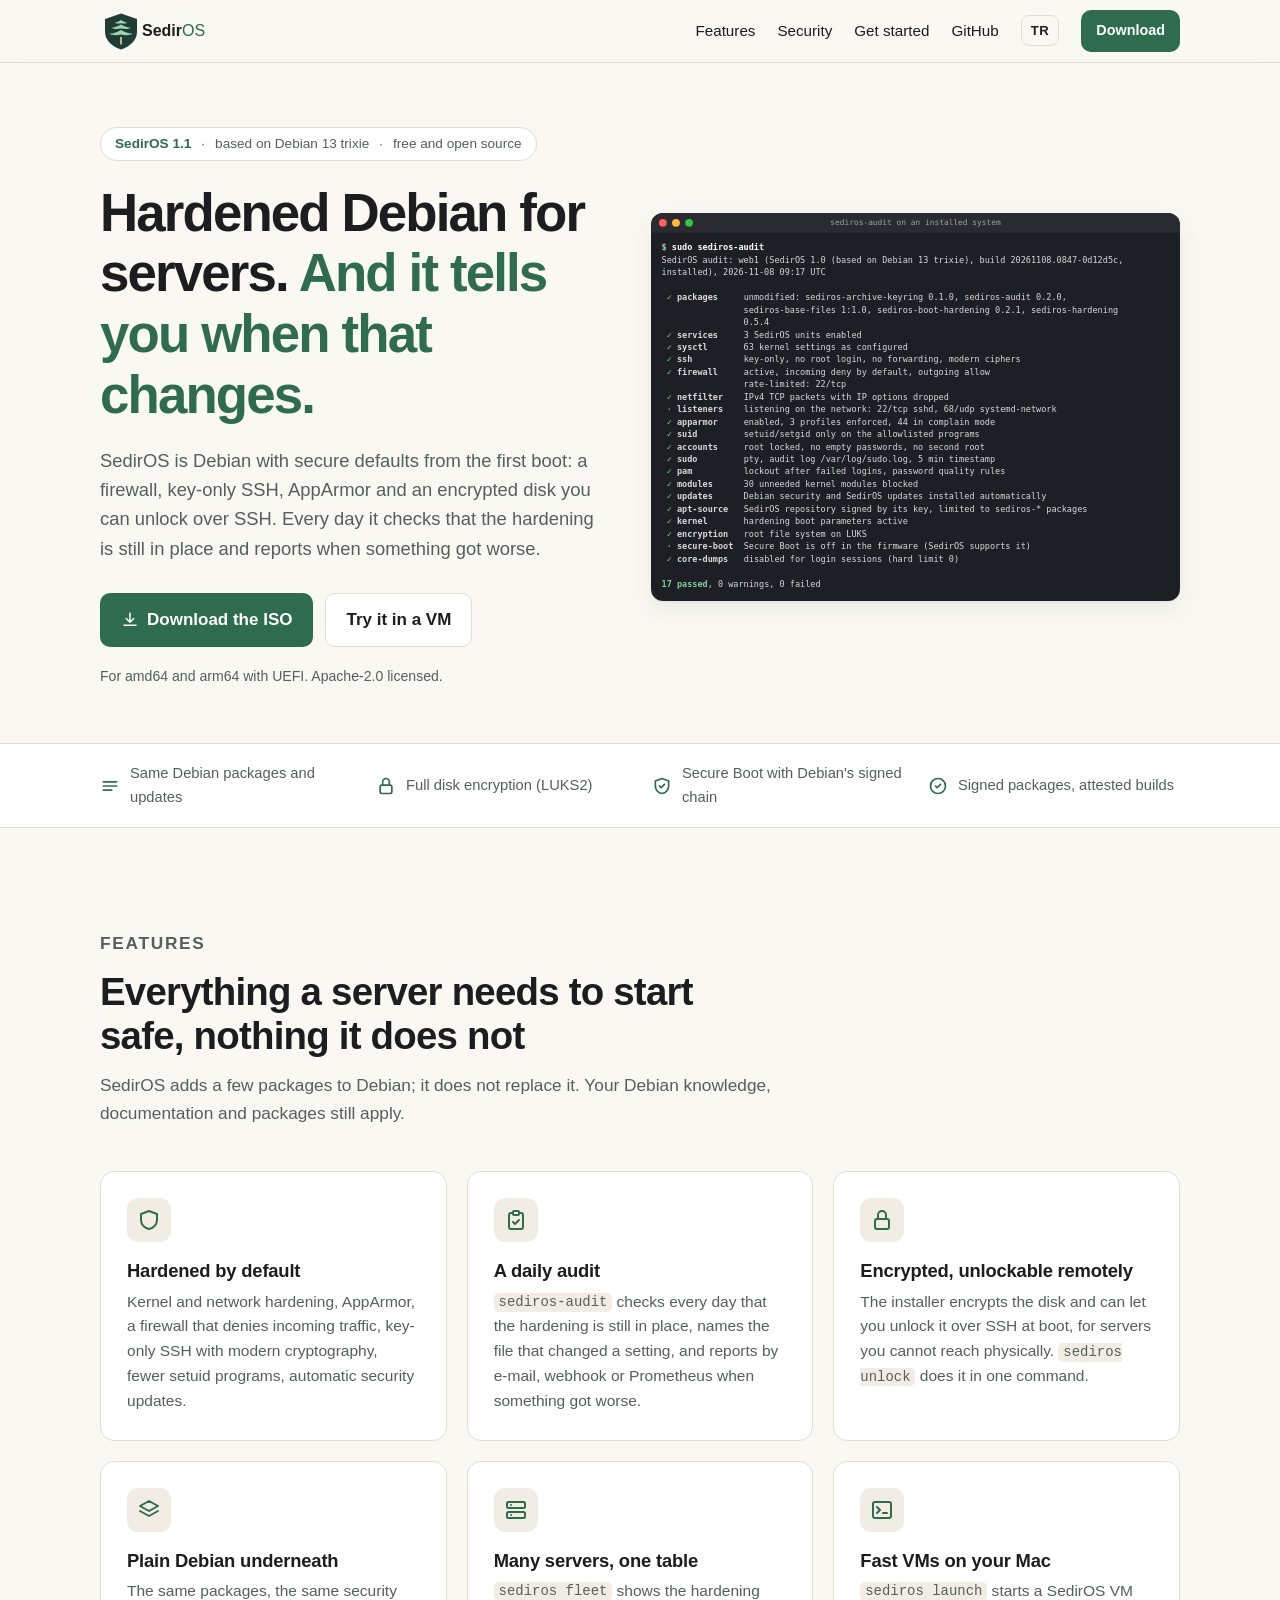
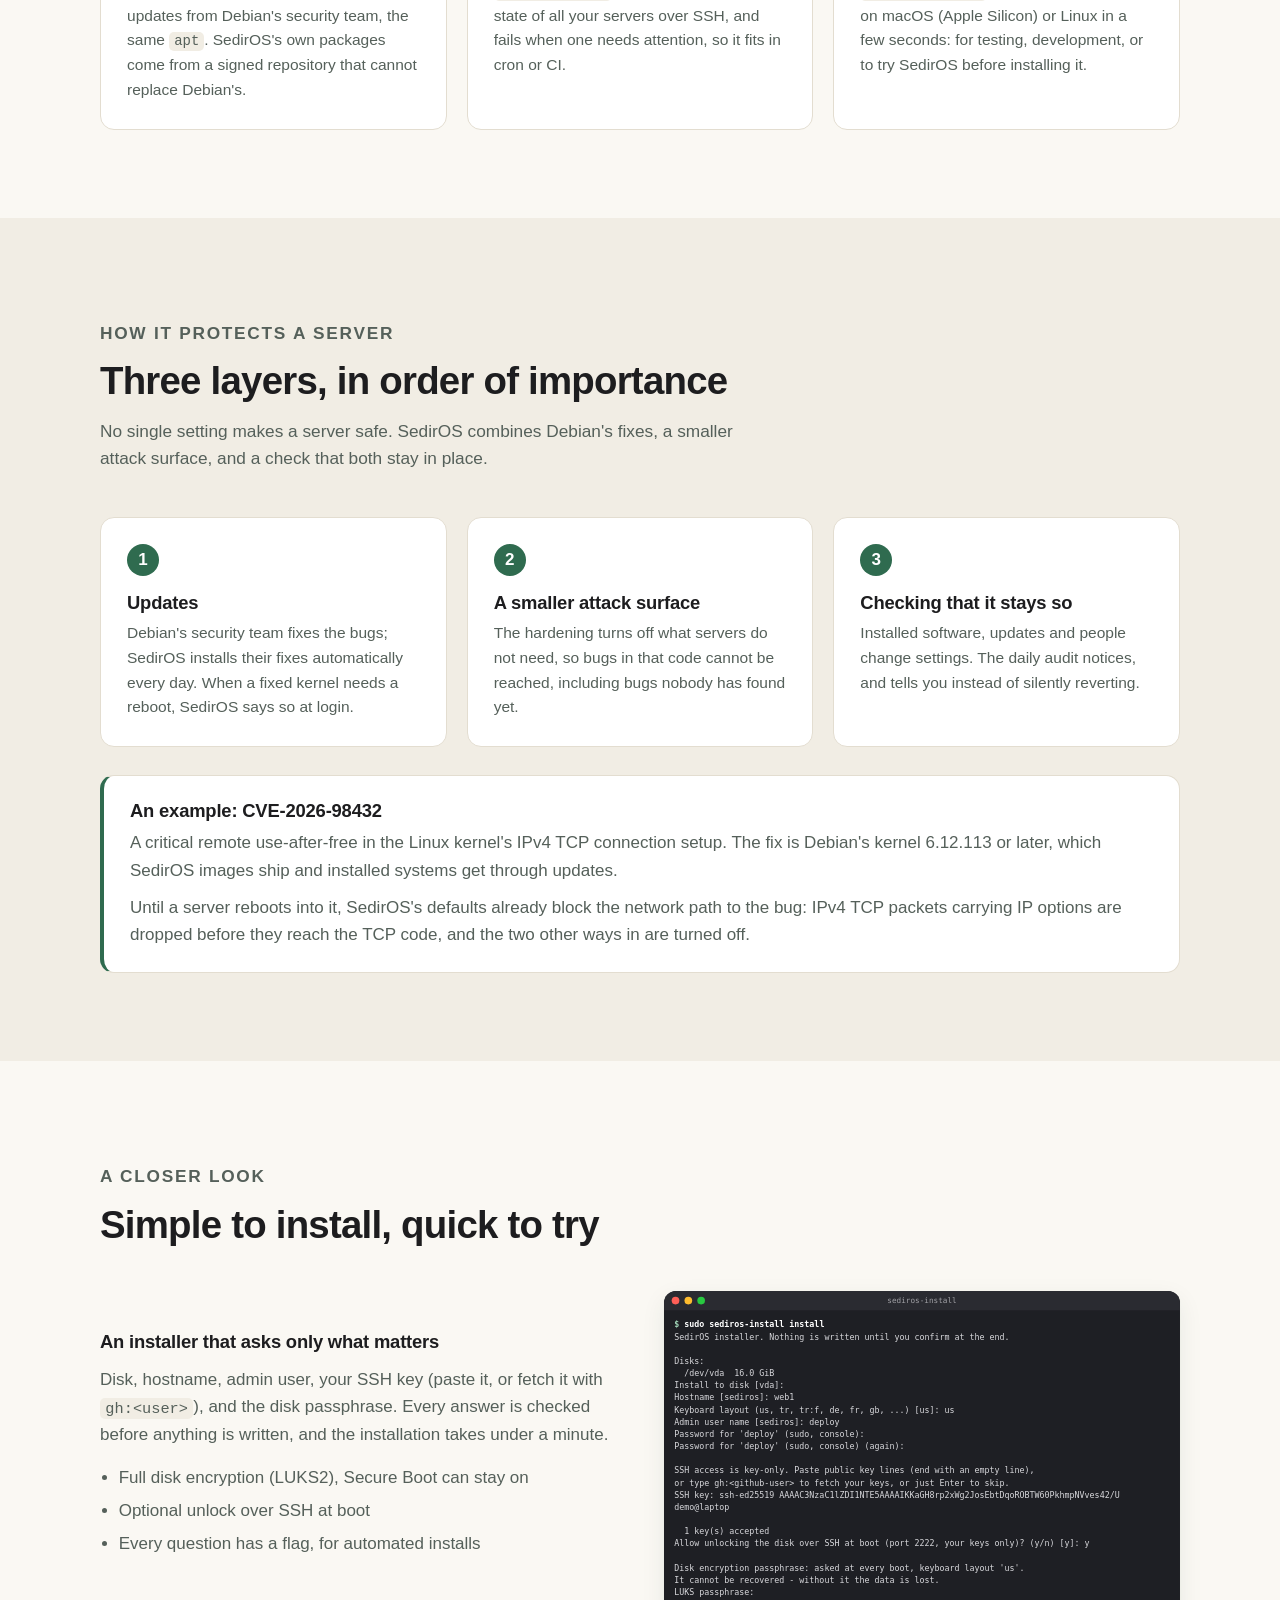
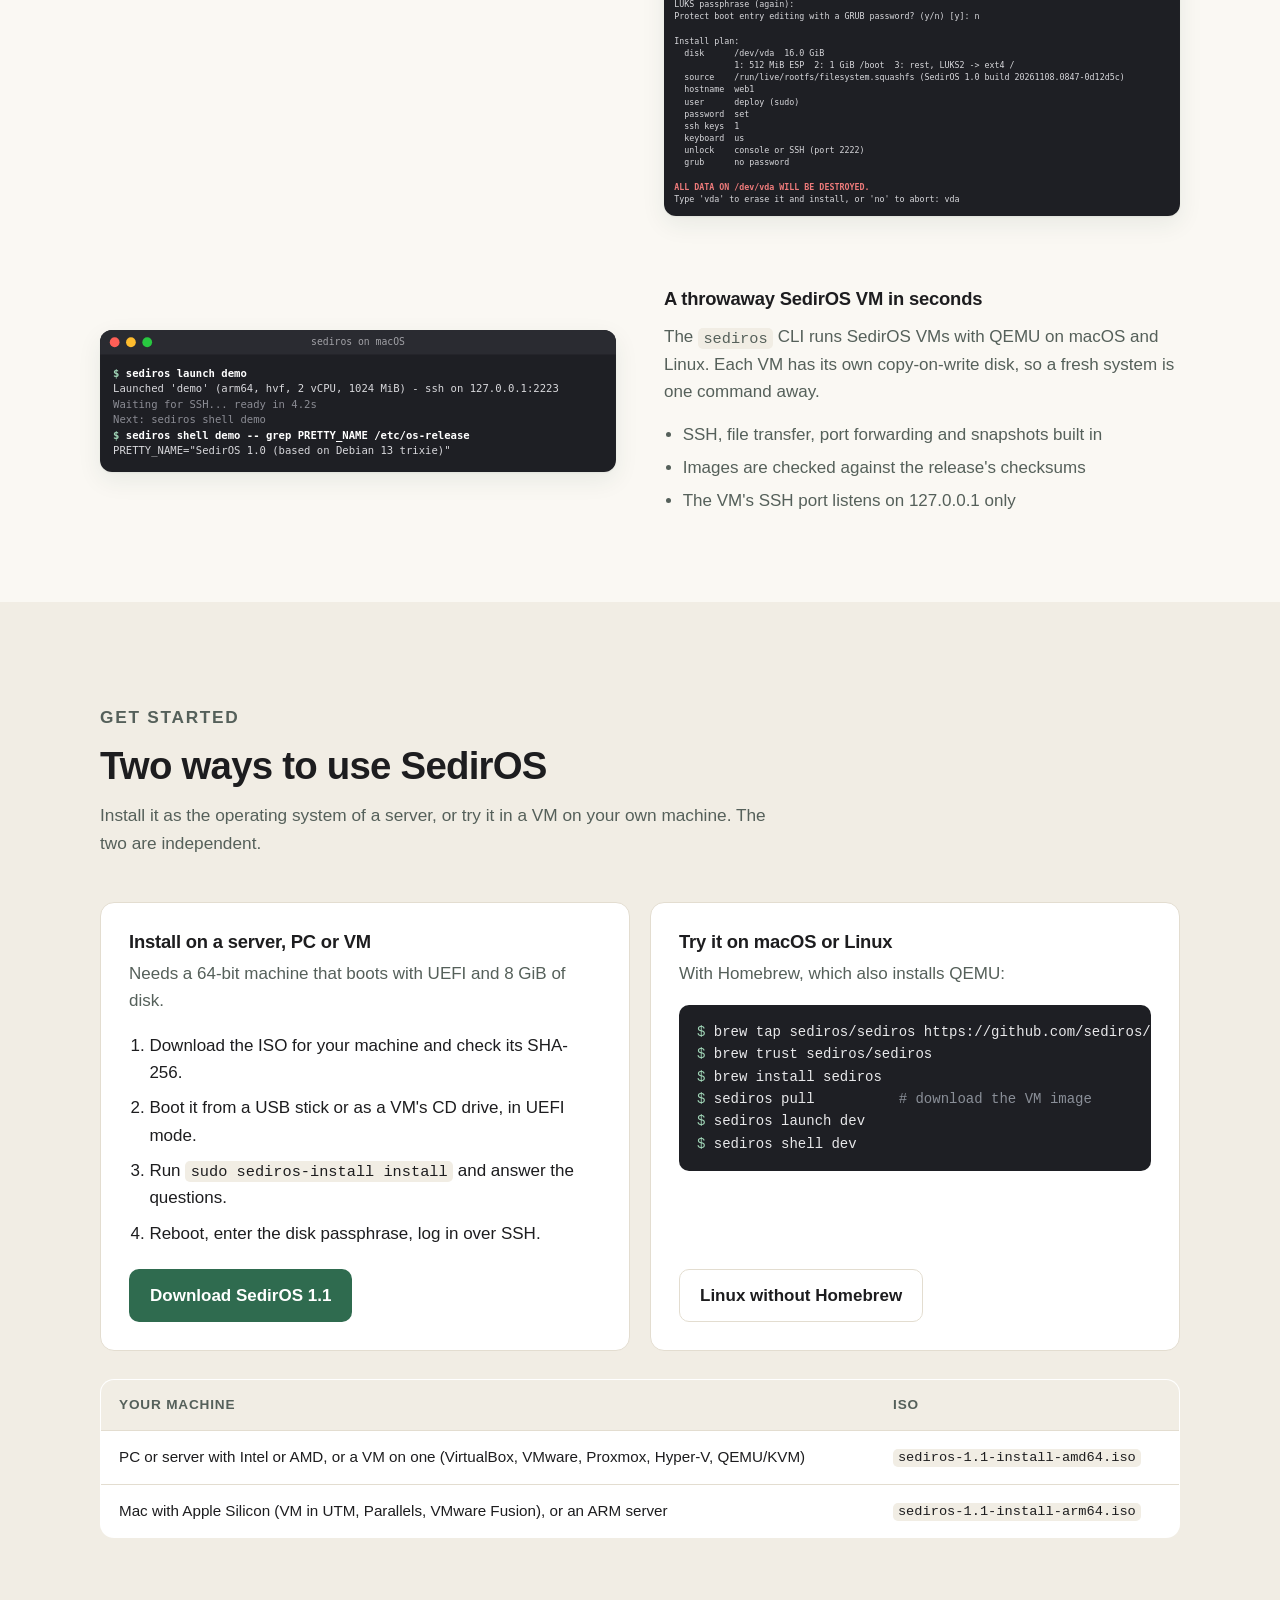
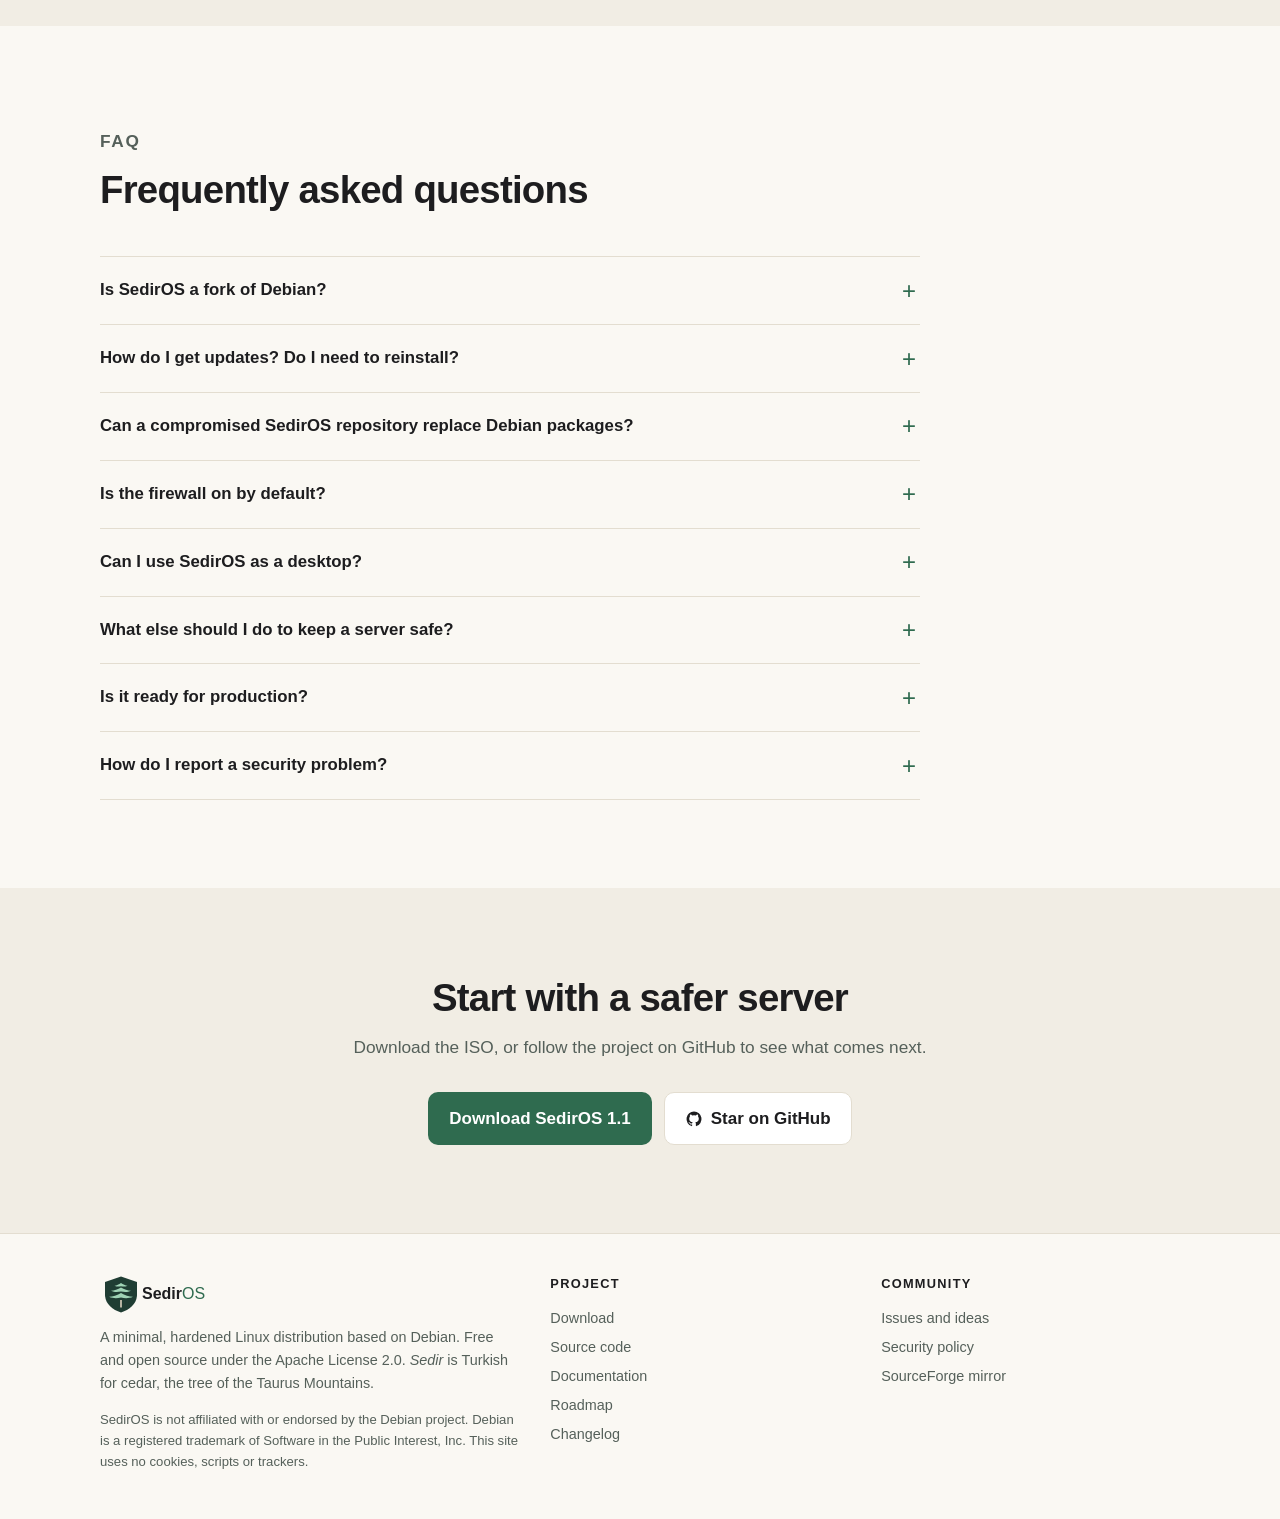
==== index.html @ 6de5134d "SedirOS website: English and Turkish landing pages" ====
<!doctype html>
<html lang="en">
<head>
<meta charset="utf-8">
<meta name="viewport" content="width=device-width, initial-scale=1">
<title>SedirOS – Hardened Debian Linux for servers</title>
<meta name="description" content="SedirOS is hardened Debian 13 Linux for servers: a firewall, key-only SSH, AppArmor, encrypted installs with SSH unlock, and a daily hardening audit.">
<link rel="canonical" href="https://sediros.github.io/">
<link rel="alternate" hreflang="en" href="https://sediros.github.io/">
<link rel="alternate" hreflang="tr" href="https://sediros.github.io/tr/">
<link rel="alternate" hreflang="x-default" href="https://sediros.github.io/">
<meta name="color-scheme" content="light dark">
<meta name="theme-color" content="#faf8f3" media="(prefers-color-scheme: light)">
<meta name="theme-color" content="#0f1613" media="(prefers-color-scheme: dark)">
<meta http-equiv="Content-Security-Policy" content="default-src 'none'; style-src 'self'; img-src 'self'; script-src 'none'; base-uri 'none'; form-action 'none'">
<meta name="referrer" content="strict-origin-when-cross-origin">

<link rel="icon" href="/assets/icon.svg" type="image/svg+xml">
<link rel="icon" href="/assets/icon-512.png" type="image/png" sizes="512x512">
<link rel="apple-touch-icon" href="/assets/icon-512.png">

<meta property="og:type" content="website">
<meta property="og:site_name" content="SedirOS">
<meta property="og:locale" content="en_US">
<meta property="og:locale:alternate" content="tr_TR">
<meta property="og:title" content="SedirOS – Hardened Debian Linux for servers">
<meta property="og:description" content="Debian 13 with secure defaults, an encrypted installer with SSH unlock, and a daily audit that tells you when the hardening changed. Free and open source.">
<meta property="og:url" content="https://sediros.github.io/">
<meta property="og:image" content="https://sediros.github.io/assets/og.png">
<meta property="og:image:width" content="1200">
<meta property="og:image:height" content="630">
<meta property="og:image:alt" content="SedirOS logo, a cedar in a shield, with the text: Hardened Debian for servers">
<meta name="twitter:card" content="summary_large_image">

<script type="application/ld+json">
{
  "@context": "https://schema.org",
  "@type": "SoftwareApplication",
  "name": "SedirOS",
  "alternateName": "SedirOS Linux",
  "description": "A minimal, hardened Linux distribution based on Debian 13 (trixie), with secure defaults, an encrypted installer and a daily hardening audit.",
  "url": "https://sediros.github.io/",
  "applicationCategory": "SecurityApplication",
  "operatingSystem": "Linux",
  "softwareVersion": "1.1",
  "datePublished": "2026-11-08",
  "processorRequirements": "amd64 or arm64, UEFI",
  "downloadUrl": "https://sediros.github.io/sediros/",
  "license": "https://www.apache.org/licenses/LICENSE-2.0",
  "isAccessibleForFree": true,
  "offers": { "@type": "Offer", "price": "0", "priceCurrency": "USD" },
  "image": "https://sediros.github.io/assets/icon-512.png",
  "sameAs": ["https://github.com/sediros/sediros", "https://sourceforge.net/projects/sediros/"]
}
</script>

<link rel="stylesheet" href="/assets/site.css">
</head>
<body>
<a class="skip" href="#main">Skip to content</a>

<header class="site-header">
  <div class="wrap">
    <a class="brand-link" href="/" aria-label="SedirOS home">
      <picture>
        <source media="(prefers-color-scheme: dark)" srcset="/assets/logo-dark.svg">
        <img src="/assets/logo.svg" alt="SedirOS" width="110" height="40">
      </picture>
    </a>
    <nav class="nav" aria-label="Main">
      <a class="hide-sm" href="#features">Features</a>
      <a class="hide-sm" href="#security">Security</a>
      <a class="hide-sm" href="#get-started">Get started</a>
      <a class="hide-xs" href="https://github.com/sediros/sediros" target="_blank" rel="noopener">GitHub</a>
      <a class="lang" href="/tr/" hreflang="tr" lang="tr" title="Türkçe">TR</a>
      <a class="btn btn-primary" href="https://sediros.github.io/sediros/">Download</a>
    </nav>
  </div>
</header>

<main id="main">

<section class="hero" aria-labelledby="hero-title">
  <div class="wrap">
    <div>
      <p class="badge"><strong>SedirOS 1.1</strong><span aria-hidden="true">·</span><span>based on Debian 13 trixie</span><span class="wide" aria-hidden="true">·</span><span class="wide">free and open source</span></p>
      <h1 id="hero-title">Hardened Debian for servers. <span>And it tells you when that changes.</span></h1>
      <p class="lede">SedirOS is Debian with secure defaults from the first boot: a firewall, key-only SSH, AppArmor and an encrypted disk you can unlock over SSH. Every day it checks that the hardening is still in place and reports when something got worse.</p>
      <div class="cta">
        <a class="btn btn-primary" href="https://sediros.github.io/sediros/">
          <svg viewBox="0 0 24 24" fill="none" stroke="currentColor" stroke-width="2" stroke-linecap="round" stroke-linejoin="round" aria-hidden="true"><path d="M12 3v12m0 0-5-5m5 5 5-5M4 19h16"/></svg>
          Download the ISO
        </a>
        <a class="btn btn-ghost" href="#try">Try it in a VM</a>
      </div>
      <p class="hero-note">For amd64 and arm64 with UEFI. Apache-2.0 licensed.</p>
    </div>
    <img class="shot" src="/assets/audit.svg" width="806" height="592" alt="Terminal: sudo sediros-audit on an installed SedirOS system, every check passed: kernel settings, SSH, firewall, AppArmor, accounts, updates, disk encryption and Secure Boot" fetchpriority="high">
  </div>
</section>

<div class="facts">
  <ul>
    <li><svg viewBox="0 0 24 24" fill="none" stroke="currentColor" stroke-width="2" stroke-linecap="round" stroke-linejoin="round" aria-hidden="true"><path d="M4 7h16M4 12h16M4 17h10"/></svg>Same Debian packages and updates</li>
    <li><svg viewBox="0 0 24 24" fill="none" stroke="currentColor" stroke-width="2" stroke-linecap="round" stroke-linejoin="round" aria-hidden="true"><rect x="5" y="11" width="14" height="10" rx="2"/><path d="M8 11V7a4 4 0 0 1 8 0v4"/></svg>Full disk encryption (LUKS2)</li>
    <li><svg viewBox="0 0 24 24" fill="none" stroke="currentColor" stroke-width="2" stroke-linecap="round" stroke-linejoin="round" aria-hidden="true"><path d="M12 3 4 6v6c0 4.5 3.4 8.3 8 9 4.6-.7 8-4.5 8-9V6l-8-3Z"/><path d="m9 12 2 2 4-4"/></svg>Secure Boot with Debian's signed chain</li>
    <li><svg viewBox="0 0 24 24" fill="none" stroke="currentColor" stroke-width="2" stroke-linecap="round" stroke-linejoin="round" aria-hidden="true"><path d="M9 12l2 2 4-4"/><circle cx="12" cy="12" r="9"/></svg>Signed packages, attested builds</li>
  </ul>
</div>

<section id="features" aria-labelledby="features-title">
  <div class="wrap">
    <div class="section-head">
      <p class="eyebrow">Features</p>
      <h2 id="features-title">Everything a server needs to start safe, nothing it does not</h2>
      <p>SedirOS adds a few packages to Debian; it does not replace it. Your Debian knowledge, documentation and packages still apply.</p>
    </div>
    <div class="grid">
      <article class="card">
        <div class="icon"><svg viewBox="0 0 24 24" fill="none" stroke="currentColor" stroke-width="2" stroke-linecap="round" stroke-linejoin="round" aria-hidden="true"><path d="M12 3 4 6v6c0 4.5 3.4 8.3 8 9 4.6-.7 8-4.5 8-9V6l-8-3Z"/></svg></div>
        <h3>Hardened by default</h3>
        <p>Kernel and network hardening, AppArmor, a firewall that denies incoming traffic, key-only SSH with modern cryptography, fewer setuid programs, automatic security updates.</p>
      </article>
      <article class="card">
        <div class="icon"><svg viewBox="0 0 24 24" fill="none" stroke="currentColor" stroke-width="2" stroke-linecap="round" stroke-linejoin="round" aria-hidden="true"><path d="M9 5H7a2 2 0 0 0-2 2v12a2 2 0 0 0 2 2h10a2 2 0 0 0 2-2V7a2 2 0 0 0-2-2h-2"/><rect x="9" y="3" width="6" height="4" rx="1"/><path d="m9 14 2 2 4-4"/></svg></div>
        <h3>A daily audit</h3>
        <p><code>sediros-audit</code> checks every day that the hardening is still in place, names the file that changed a setting, and reports by e-mail, webhook or Prometheus when something got worse.</p>
      </article>
      <article class="card">
        <div class="icon"><svg viewBox="0 0 24 24" fill="none" stroke="currentColor" stroke-width="2" stroke-linecap="round" stroke-linejoin="round" aria-hidden="true"><rect x="5" y="11" width="14" height="10" rx="2"/><path d="M8 11V7a4 4 0 0 1 8 0v4"/></svg></div>
        <h3>Encrypted, unlockable remotely</h3>
        <p>The installer encrypts the disk and can let you unlock it over SSH at boot, for servers you cannot reach physically. <code>sediros unlock</code> does it in one command.</p>
      </article>
      <article class="card">
        <div class="icon"><svg viewBox="0 0 24 24" fill="none" stroke="currentColor" stroke-width="2" stroke-linecap="round" stroke-linejoin="round" aria-hidden="true"><path d="m12 3 9 5-9 5-9-5 9-5Z"/><path d="m3 13 9 5 9-5"/></svg></div>
        <h3>Plain Debian underneath</h3>
        <p>The same packages, the same security updates from Debian's security team, the same <code>apt</code>. SedirOS's own packages come from a signed repository that cannot replace Debian's.</p>
      </article>
      <article class="card">
        <div class="icon"><svg viewBox="0 0 24 24" fill="none" stroke="currentColor" stroke-width="2" stroke-linecap="round" stroke-linejoin="round" aria-hidden="true"><rect x="3" y="4" width="18" height="6" rx="1.5"/><rect x="3" y="14" width="18" height="6" rx="1.5"/><path d="M7 7h.01M7 17h.01"/></svg></div>
        <h3>Many servers, one table</h3>
        <p><code>sediros fleet</code> shows the hardening state of all your servers over SSH, and fails when one needs attention, so it fits in cron or CI.</p>
      </article>
      <article class="card">
        <div class="icon"><svg viewBox="0 0 24 24" fill="none" stroke="currentColor" stroke-width="2" stroke-linecap="round" stroke-linejoin="round" aria-hidden="true"><rect x="3" y="4" width="18" height="16" rx="2"/><path d="m7 9 3 3-3 3M13 15h4"/></svg></div>
        <h3>Fast VMs on your Mac</h3>
        <p><code>sediros launch</code> starts a SedirOS VM on macOS (Apple Silicon) or Linux in a few seconds: for testing, development, or to try SedirOS before installing it.</p>
      </article>
    </div>
  </div>
</section>

<section id="security" class="alt" aria-labelledby="security-title">
  <div class="wrap">
    <div class="section-head">
      <p class="eyebrow">How it protects a server</p>
      <h2 id="security-title">Three layers, in order of importance</h2>
      <p>No single setting makes a server safe. SedirOS combines Debian's fixes, a smaller attack surface, and a check that both stay in place.</p>
    </div>
    <div class="layers">
      <article class="layer">
        <h3>Updates</h3>
        <p>Debian's security team fixes the bugs; SedirOS installs their fixes automatically every day. When a fixed kernel needs a reboot, SedirOS says so at login.</p>
      </article>
      <article class="layer">
        <h3>A smaller attack surface</h3>
        <p>The hardening turns off what servers do not need, so bugs in that code cannot be reached, including bugs nobody has found yet.</p>
      </article>
      <article class="layer">
        <h3>Checking that it stays so</h3>
        <p>Installed software, updates and people change settings. The daily audit notices, and tells you instead of silently reverting.</p>
      </article>
    </div>
    <div class="callout">
      <h3>An example: CVE-2026-98432</h3>
      <p>A critical remote use-after-free in the Linux kernel's IPv4 TCP connection setup. The fix is Debian's kernel 6.12.113 or later, which SedirOS images ship and installed systems get through updates.</p>
      <p>Until a server reboots into it, SedirOS's defaults already block the network path to the bug: IPv4 TCP packets carrying IP options are dropped before they reach the TCP code, and the two other ways in are turned off.</p>
    </div>
  </div>
</section>

<section aria-labelledby="look-title">
  <div class="wrap">
    <div class="section-head">
      <p class="eyebrow">A closer look</p>
      <h2 id="look-title">Simple to install, quick to try</h2>
    </div>
    <div class="showcase tall">
      <div class="text">
        <h3>An installer that asks only what matters</h3>
        <p>Disk, hostname, admin user, your SSH key (paste it, or fetch it with <code>gh:&lt;user&gt;</code>), and the disk passphrase. Every answer is checked before anything is written, and the installation takes under a minute.</p>
        <ul>
          <li>Full disk encryption (LUKS2), Secure Boot can stay on</li>
          <li>Optional unlock over SSH at boot</li>
          <li>Every question has a flag, for automated installs</li>
        </ul>
      </div>
      <img class="shot" src="/assets/install.svg" width="806" height="820" loading="lazy" alt="Terminal: the SedirOS installer asks for disk, hostname, keyboard layout, user, SSH key and passphrase, then shows its install plan">
    </div>
    <div class="showcase flip" id="try">
      <div class="text">
        <h3>A throwaway SedirOS VM in seconds</h3>
        <p>The <code>sediros</code> CLI runs SedirOS VMs with QEMU on macOS and Linux. Each VM has its own copy-on-write disk, so a fresh system is one command away.</p>
        <ul>
          <li>SSH, file transfer, port forwarding and snapshots built in</li>
          <li>Images are checked against the release's checksums</li>
          <li>The VM's SSH port listens on 127.0.0.1 only</li>
        </ul>
      </div>
      <img class="shot" src="/assets/cli.svg" width="634" height="174" loading="lazy" alt="Terminal: sediros launch dev starts a SedirOS VM in about four seconds">
    </div>
  </div>
</section>

<section id="get-started" class="alt" aria-labelledby="start-title">
  <div class="wrap">
    <div class="section-head">
      <p class="eyebrow">Get started</p>
      <h2 id="start-title">Two ways to use SedirOS</h2>
      <p>Install it as the operating system of a server, or try it in a VM on your own machine. The two are independent.</p>
    </div>
    <div class="paths">
      <article class="path">
        <h3>Install on a server, PC or VM</h3>
        <p>Needs a 64-bit machine that boots with UEFI and 8 GiB of disk.</p>
        <ol>
          <li>Download the ISO for your machine and check its SHA-256.</li>
          <li>Boot it from a USB stick or as a VM's CD drive, in UEFI mode.</li>
          <li>Run <code>sudo sediros-install install</code> and answer the questions.</li>
          <li>Reboot, enter the disk passphrase, log in over SSH.</li>
        </ol>
        <div class="spacer"></div>
        <a class="btn btn-primary" href="https://sediros.github.io/sediros/">Download SedirOS 1.1</a>
      </article>
      <article class="path">
        <h3>Try it on macOS or Linux</h3>
        <p>With Homebrew, which also installs QEMU:</p>
<pre><code><span class="p">$ </span>brew tap sediros/sediros https://github.com/sediros/sediros
<span class="p">$ </span>brew trust sediros/sediros
<span class="p">$ </span>brew install sediros
<span class="p">$ </span>sediros pull          <span class="c"># download the VM image</span>
<span class="p">$ </span>sediros launch dev
<span class="p">$ </span>sediros shell dev</code></pre>
        <div class="spacer"></div>
        <a class="btn btn-ghost" href="https://github.com/sediros/sediros#trying-sediros-in-a-vm" target="_blank" rel="noopener">Linux without Homebrew</a>
      </article>
    </div>
    <div class="table-wrap">
      <table>
        <caption class="sr-only">Which ISO to download</caption>
        <thead><tr><th scope="col">Your machine</th><th scope="col">ISO</th></tr></thead>
        <tbody>
          <tr><td>PC or server with Intel or AMD, or a VM on one (VirtualBox, VMware, Proxmox, Hyper-V, QEMU/KVM)</td><td><code>sediros-1.1-install-amd64.iso</code></td></tr>
          <tr><td>Mac with Apple Silicon (VM in UTM, Parallels, VMware Fusion), or an ARM server</td><td><code>sediros-1.1-install-arm64.iso</code></td></tr>
        </tbody>
      </table>
    </div>
  </div>
</section>

<section id="faq" aria-labelledby="faq-title">
  <div class="wrap faq">
    <div class="section-head">
      <p class="eyebrow">FAQ</p>
      <h2 id="faq-title">Frequently asked questions</h2>
    </div>
    <div class="faq-list">
    <details>
      <summary>Is SedirOS a fork of Debian?</summary>
      <div><p>No, it is a Debian derivative. It uses Debian's packages unchanged and adds a few of its own: the hardening, the installer, the daily audit and a login greeting. This is a deliberate choice: security fixes come straight from Debian's security team, and SedirOS does not rebuild or delay them. SedirOS 1 follows Debian 13 (trixie); SedirOS 2 will follow Debian 14.</p></div>
    </details>
    <details>
      <summary>How do I get updates? Do I need to reinstall?</summary>
      <div><p>No reinstall. Debian's security updates install automatically every day, and SedirOS's own packages come through its signed apt repository with the same <code>apt</code>. New ISOs are only for new installations.</p></div>
    </details>
    <details>
      <summary>Can a compromised SedirOS repository replace Debian packages?</summary>
      <div><p>No. apt is pinned so that only packages named <code>sediros-*</code> are taken from the SedirOS repository; any other package from it is ignored. Even with a stolen signing key, Debian's packages cannot be replaced.</p></div>
    </details>
    <details>
      <summary>Is the firewall on by default?</summary>
      <div><p>Yes, from the first boot. It denies every incoming connection except SSH, and even SSH is rate-limited, so repeated connection attempts are slowed down. Outgoing connections are allowed. A service you install stays unreachable from the network until you open its port, for example <code>sudo ufw allow 443/tcp</code>: only what you open on purpose is exposed.</p></div>
    </details>
    <details>
      <summary>Can I use SedirOS as a desktop?</summary>
      <div><p>No. SedirOS has no graphical desktop: it is made for servers and is managed over SSH or the console. It installs on a PC as well, for example as a home server. For a desktop, use Debian itself.</p></div>
    </details>
    <details>
      <summary>What else should I do to keep a server safe?</summary>
      <div><p>SedirOS sets up a solid base; the software you run on it is up to you. Three habits are enough: reboot when an update brings a new kernel, configure the services you install with strong passwords and only the ports they need, and get the daily audit’s reports by e-mail or webhook. The audit reports a change but never reverts it, since it may have been made on purpose.</p></div>
    </details>
    <details>
      <summary>Is it ready for production?</summary>
      <div><p>SedirOS is a young volunteer project: 1.0 was released in November 2026. Every release is installed and tested automatically in VMs with Secure Boot, and on Apple Silicon by hand. Physical hardware has not been tested yet; reports are welcome.</p></div>
    </details>
    <details>
      <summary>How do I report a security problem?</summary>
      <div><p>Privately, through GitHub's vulnerability reporting, as described in the <a href="https://github.com/sediros/sediros/blob/main/SECURITY.md" target="_blank" rel="noopener">security policy</a>. Please do not open a public issue for it.</p></div>
    </details>
    </div>
  </div>
</section>

<section class="final alt" aria-labelledby="final-title">
  <div class="wrap">
    <h2 id="final-title">Start with a safer server</h2>
    <p>Download the ISO, or follow the project on GitHub to see what comes next.</p>
    <div class="cta">
      <a class="btn btn-primary" href="https://sediros.github.io/sediros/">Download SedirOS 1.1</a>
      <a class="btn btn-ghost" href="https://github.com/sediros/sediros" target="_blank" rel="noopener">
        <svg viewBox="0 0 24 24" fill="currentColor" aria-hidden="true"><path d="M12 2a10 10 0 0 0-3.16 19.49c.5.09.68-.22.68-.48v-1.7c-2.78.6-3.37-1.34-3.37-1.34-.45-1.16-1.11-1.47-1.11-1.47-.91-.62.07-.6.07-.6 1 .07 1.53 1.03 1.53 1.03.9 1.52 2.34 1.08 2.91.83.09-.65.35-1.08.63-1.33-2.22-.25-4.55-1.11-4.55-4.94 0-1.09.39-1.98 1.03-2.68-.1-.25-.45-1.27.1-2.64 0 0 .84-.27 2.75 1.02a9.56 9.56 0 0 1 5 0c1.91-1.29 2.75-1.02 2.75-1.02.55 1.37.2 2.39.1 2.64.64.7 1.03 1.59 1.03 2.68 0 3.84-2.34 4.68-4.57 4.93.36.31.68.92.68 1.85v2.74c0 .27.18.58.69.48A10 10 0 0 0 12 2Z"/></svg>
        Star on GitHub
      </a>
    </div>
  </div>
</section>

</main>

<footer>
  <div class="wrap">
    <div class="about">
      <picture>
        <source media="(prefers-color-scheme: dark)" srcset="/assets/logo-dark.svg">
        <img src="/assets/logo.svg" alt="SedirOS" width="110" height="40" loading="lazy">
      </picture>
      <p class="about-text">A minimal, hardened Linux distribution based on Debian. Free and open source under the Apache License 2.0. <em>Sedir</em> is Turkish for cedar, the tree of the Taurus Mountains.</p>
      <p class="legal">SedirOS is not affiliated with or endorsed by the Debian project. Debian is a registered trademark of Software in the Public Interest, Inc. This site uses no cookies, scripts or trackers.</p>
    </div>
    <nav aria-label="Project">
      <p class="ft">Project</p>
      <ul>
        <li><a href="https://sediros.github.io/sediros/">Download</a></li>
        <li><a href="https://github.com/sediros/sediros" target="_blank" rel="noopener">Source code</a></li>
        <li><a href="https://github.com/sediros/sediros#readme" target="_blank" rel="noopener">Documentation</a></li>
        <li><a href="https://github.com/sediros/sediros/blob/main/ROADMAP.md" target="_blank" rel="noopener">Roadmap</a></li>
        <li><a href="https://github.com/sediros/sediros/blob/main/CHANGELOG.md" target="_blank" rel="noopener">Changelog</a></li>
      </ul>
    </nav>
    <nav aria-label="Community">
      <p class="ft">Community</p>
      <ul>
        <li><a href="https://github.com/sediros/sediros/issues" target="_blank" rel="noopener">Issues and ideas</a></li>
        <li><a href="https://github.com/sediros/sediros/blob/main/SECURITY.md" target="_blank" rel="noopener">Security policy</a></li>
        <li><a href="https://sourceforge.net/projects/sediros/" target="_blank" rel="noopener">SourceForge mirror</a></li>
      </ul>
    </nav>
  </div>
</footer>
</body>
</html>
---- assets/site.css ----
:root {
  --bg: #faf8f3;
  --surface: #ffffff;
  --surface-2: #f1ede4;
  --text: #1d1d1f;
  --muted: #55605a;
  --brand: #1f3d33;
  --accent: #2f6b4f;
  --accent-hover: #24563f;
  --accent-ink: #ffffff;
  --btn-bg: #2f6b4f;
  --btn-bg-hover: #24563f;
  --mint: #9fd3b5;
  --border: #e3ddd0;
  --code-bg: #1e1f24;
  --code-text: #e8e8ea;
  --shadow: 0 1px 2px rgb(31 61 51 / .06), 0 8px 24px rgb(31 61 51 / .08);
  --radius: 14px;
  --max: 1120px;
  --font: -apple-system, BlinkMacSystemFont, "Segoe UI", Roboto, "Helvetica Neue", Arial, sans-serif;
  --mono: ui-monospace, SFMono-Regular, Menlo, Consolas, monospace;
}
@media (prefers-color-scheme: dark) {
  :root {
    --bg: #0f1613;
    --surface: #151e1a;
    --surface-2: #1b2621;
    --text: #eef1ee;
    --muted: #a6b1ab;
    --brand: #9fd3b5;
    --accent: #9fd3b5;
    --accent-hover: #b8e2ca;
    --accent-ink: #0f1613;
    --btn-bg: #2f6b4f;
    --btn-bg-hover: #3a7d5e;
    --border: #26332d;
    --code-bg: #0b100e;
    --shadow: 0 1px 2px rgb(0 0 0 / .3), 0 8px 24px rgb(0 0 0 / .35);
  }
}

*, *::before, *::after { box-sizing: border-box; }
html { -webkit-text-size-adjust: 100%; scroll-behavior: smooth; }
@media (prefers-reduced-motion: reduce) { html { scroll-behavior: auto; } }
body {
  margin: 0;
  background: var(--bg);
  color: var(--text);
  font: 17px/1.6 var(--font);
  -webkit-font-smoothing: antialiased;
}
img { max-width: 100%; height: auto; display: block; }
a { color: var(--accent); text-underline-offset: 3px; }
a:hover { color: var(--accent-hover); }
:focus-visible { outline: 3px solid var(--accent); outline-offset: 3px; border-radius: 6px; }
code { font-family: var(--mono); font-size: .9em; background: var(--surface-2); padding: .1em .35em; border-radius: 5px; }
h1, h2, h3 { line-height: 1.15; letter-spacing: -.02em; margin: 0; }
h2 { font-size: clamp(1.7rem, 3.4vw, 2.4rem); }
h3 { font-size: 1.15rem; letter-spacing: -.01em; }
p { margin: 0; }

.wrap { max-width: var(--max); margin: 0 auto; padding: 0 20px; }
.skip { position: absolute; left: -999px; top: 8px; background: var(--surface); padding: 8px 14px; border-radius: 8px; z-index: 10; }
.skip:focus { left: 12px; }
.sr-only { position: absolute; width: 1px; height: 1px; overflow: hidden; clip: rect(0 0 0 0); white-space: nowrap; }

/* Header */
.site-header { position: sticky; top: 0; z-index: 5; background: color-mix(in srgb, var(--bg) 88%, transparent); backdrop-filter: saturate(1.4) blur(10px); -webkit-backdrop-filter: saturate(1.4) blur(10px); border-bottom: 1px solid var(--border); }
.site-header .wrap { display: flex; align-items: center; justify-content: space-between; gap: 16px; height: 62px; }
.brand-link { display: flex; align-items: center; }
.brand-link img { height: 40px; width: auto; }
.nav { display: flex; align-items: center; gap: 22px; font-size: .95rem; }
.nav a:not(.btn) { color: var(--text); text-decoration: none; }
.nav a:not(.btn):hover { color: var(--accent); }
.nav .btn { padding: 8px 14px; font-size: .9rem; }
@media (max-width: 760px) { .nav .hide-sm { display: none; } }

/* Buttons */
.btn { display: inline-flex; align-items: center; gap: 8px; padding: 12px 20px; border-radius: 10px; font-weight: 600; text-decoration: none; border: 1px solid transparent; transition: background .15s, border-color .15s, color .15s; }
.btn-primary { background: var(--btn-bg); color: #ffffff; }
.btn-primary:hover { background: var(--btn-bg-hover); color: #ffffff; }
.btn-ghost { border-color: var(--border); color: var(--text); background: var(--surface); }
.btn-ghost:hover { border-color: var(--accent); color: var(--text); }
.btn svg { width: 18px; height: 18px; flex: none; }

/* Hero */
.hero { padding: 64px 0 56px; }
.hero .wrap { display: grid; grid-template-columns: 1fr 1.05fr; gap: 48px; align-items: center; }
.badge { display: inline-flex; flex-wrap: wrap; gap: 6px 10px; align-items: center; font-size: .85rem; color: var(--muted); background: var(--surface); border: 1px solid var(--border); border-radius: 999px; padding: 5px 14px; margin-bottom: 22px; }
.badge strong { color: var(--accent); }
.badge { flex-wrap: nowrap; white-space: nowrap; max-width: 100%; }
@media (max-width: 560px) { .badge .wide { display: none; } }
@media (max-width: 480px) { .hero .cta .btn { flex: 1 1 100%; justify-content: center; } }
.hero h1 { font-size: clamp(2.2rem, 4.4vw, 3.3rem); letter-spacing: -.035em; }
.hero h1 span { color: var(--accent); }
.lede { font-size: 1.15rem; color: var(--muted); margin-top: 20px; max-width: 34em; }
.cta { display: flex; flex-wrap: wrap; gap: 12px; margin-top: 30px; }
.hero-note { margin-top: 18px; font-size: .88rem; color: var(--muted); }
.shot { border-radius: 12px; box-shadow: var(--shadow); }
@media (max-width: 900px) {
  .hero { padding: 40px 0; }
  .hero .wrap { grid-template-columns: 1fr; gap: 36px; }
}

/* Facts strip */
.facts { border-block: 1px solid var(--border); background: var(--surface); }
.facts ul { list-style: none; margin: 0 auto; padding: 18px 20px; max-width: var(--max); display: grid; grid-template-columns: repeat(4, 1fr); gap: 12px 24px; font-size: .92rem; color: var(--muted); }
.facts li { display: flex; gap: 10px; align-items: center; }
.facts svg { width: 20px; height: 20px; color: var(--accent); flex: none; }
@media (max-width: 900px) { .facts ul { grid-template-columns: 1fr 1fr; } }
@media (max-width: 480px) { .facts ul { grid-template-columns: 1fr; } }

/* Sections */
section { padding: 88px 0; }
.section-head { max-width: 680px; margin-bottom: 44px; }
.eyebrow { font-size: .8rem; font-weight: 700; text-transform: uppercase; letter-spacing: .1em; color: var(--accent); margin-bottom: 12px; }
.section-head p { color: var(--muted); font-size: 1.08rem; margin-top: 14px; }
@media (max-width: 760px) { section { padding: 60px 0; } }

/* Feature grid */
.grid { display: grid; grid-template-columns: repeat(3, 1fr); gap: 20px; }
.card { background: var(--surface); border: 1px solid var(--border); border-radius: var(--radius); padding: 26px; }
.card .icon { width: 44px; height: 44px; border-radius: 11px; display: grid; place-items: center; background: var(--surface-2); color: var(--accent); margin-bottom: 18px; }
.card .icon svg { width: 24px; height: 24px; }
.card p { color: var(--muted); margin-top: 8px; font-size: .97rem; }
@media (max-width: 900px) { .grid { grid-template-columns: 1fr 1fr; } }
@media (max-width: 600px) { .grid { grid-template-columns: 1fr; } }

/* Layers */
.alt { background: var(--surface-2); }
.layers { display: grid; grid-template-columns: repeat(3, 1fr); gap: 20px; counter-reset: layer; }
.layer { background: var(--surface); border-radius: var(--radius); padding: 26px; border: 1px solid var(--border); position: relative; }
.layer::before { counter-increment: layer; content: counter(layer); display: grid; place-items: center; width: 32px; height: 32px; border-radius: 50%; background: var(--accent); color: var(--accent-ink); font-weight: 700; margin-bottom: 16px; }
.layer p { color: var(--muted); margin-top: 8px; font-size: .97rem; }
@media (max-width: 900px) { .layers { grid-template-columns: 1fr; } }
.callout { margin-top: 28px; background: var(--surface); border: 1px solid var(--border); border-left: 4px solid var(--accent); border-radius: var(--radius); padding: 24px 26px; }
.callout h3 { margin-bottom: 8px; }
.callout p { color: var(--muted); }
.callout p + p { margin-top: 10px; }

/* Showcase */
.showcase { display: grid; grid-template-columns: 1fr 1fr; gap: 48px; align-items: center; }
.showcase + .showcase { margin-top: 72px; }
.showcase.flip .text { order: 2; }
.showcase.tall { align-items: start; }
.showcase.tall .text { position: sticky; top: 110px; padding-top: 40px; }
.showcase .text p { color: var(--muted); margin-top: 14px; }
.showcase ul { margin: 16px 0 0; padding-left: 1.1em; color: var(--muted); }
.showcase li + li { margin-top: 6px; }
@media (max-width: 900px) {
  .showcase { grid-template-columns: 1fr; gap: 28px; }
  .showcase.flip .text { order: 0; }
  .showcase.tall .text { position: static; padding-top: 0; }
}

/* Get started */
.paths { display: grid; grid-template-columns: 1fr 1fr; gap: 20px; }
.path { background: var(--surface); border: 1px solid var(--border); border-radius: var(--radius); padding: 28px; display: flex; flex-direction: column; min-width: 0; }
.path > p { color: var(--muted); margin-top: 8px; }
.path ol { margin: 18px 0 0; padding-left: 1.2em; }
.path ol li + li { margin-top: 8px; }
.path .btn { margin-top: auto; align-self: flex-start; }
.path .spacer { height: 22px; }
pre { margin: 18px 0 0; background: var(--code-bg); color: var(--code-text); border-radius: 10px; padding: 16px 18px; overflow-x: auto; font: 14px/1.6 var(--mono); }
pre code { background: none; padding: 0; font-size: inherit; border-radius: 0; }
pre .c { color: #8a8f98; }
pre .p { color: var(--mint); user-select: none; -webkit-user-select: none; }
@media (max-width: 900px) { .paths { grid-template-columns: 1fr; } }

table { width: 100%; border-collapse: collapse; margin-top: 28px; font-size: .95rem; background: var(--surface); border: 1px solid var(--border); border-radius: var(--radius); overflow: hidden; }
th, td { text-align: left; padding: 14px 18px; border-bottom: 1px solid var(--border); vertical-align: top; }
tr:last-child td { border-bottom: 0; }
th { background: var(--surface-2); font-size: .85rem; text-transform: uppercase; letter-spacing: .06em; color: var(--muted); }
.table-wrap { overflow-x: auto; }

/* FAQ */
.faq-list { max-width: 820px; border-top: 1px solid var(--border); }
.faq details { border-bottom: 1px solid var(--border); }
.faq summary { cursor: pointer; list-style: none; padding: 20px 36px 20px 0; font-weight: 600; font-size: 1.05rem; position: relative; }
.faq summary::-webkit-details-marker { display: none; }
.faq summary:hover { color: var(--accent); }
.faq summary::after { content: "+"; position: absolute; right: 4px; top: 50%; transform: translateY(-50%); font-size: 1.5rem; line-height: 1; font-weight: 300; color: var(--accent); }
.faq details[open] summary::after { content: "–"; }
.faq details > div { padding: 0 0 22px; color: var(--muted); }
.faq details > div p + p { margin-top: 10px; }

/* Final CTA */
.final { text-align: center; }
.final .wrap { max-width: 720px; }
.final p { color: var(--muted); margin-top: 14px; font-size: 1.08rem; }
.final .cta { justify-content: center; }

/* Footer */
footer { border-top: 1px solid var(--border); padding: 40px 0 48px; font-size: .9rem; color: var(--muted); }
footer .wrap { display: grid; grid-template-columns: 1.4fr 1fr 1fr; gap: 32px; }
footer .ft { font-weight: 700; font-size: .8rem; text-transform: uppercase; letter-spacing: .1em; margin-bottom: 12px; color: var(--text); }
footer ul { list-style: none; padding: 0; margin: 0; }
footer li + li { margin-top: 6px; }
footer a { color: var(--muted); text-decoration: none; }
footer a:hover { color: var(--accent); text-decoration: underline; }
footer .legal { margin-top: 14px; font-size: .82rem; }
@media (max-width: 760px) { footer .wrap { grid-template-columns: 1fr 1fr; } footer .about { grid-column: 1 / -1; } }

/* Language switch */
.lang { font-size: .82rem; font-weight: 700; letter-spacing: .04em; border: 1px solid var(--border); border-radius: 8px; padding: 4px 9px; }
.nav a.lang:hover { border-color: var(--accent); }


footer .about-text { margin-top: 12px; }

/* Narrow phones: keep the logo at full size */
.brand-link { flex: none; }
@media (max-width: 480px) { .nav { gap: 14px; } }
@media (max-width: 400px) { .nav .hide-xs { display: none; } }
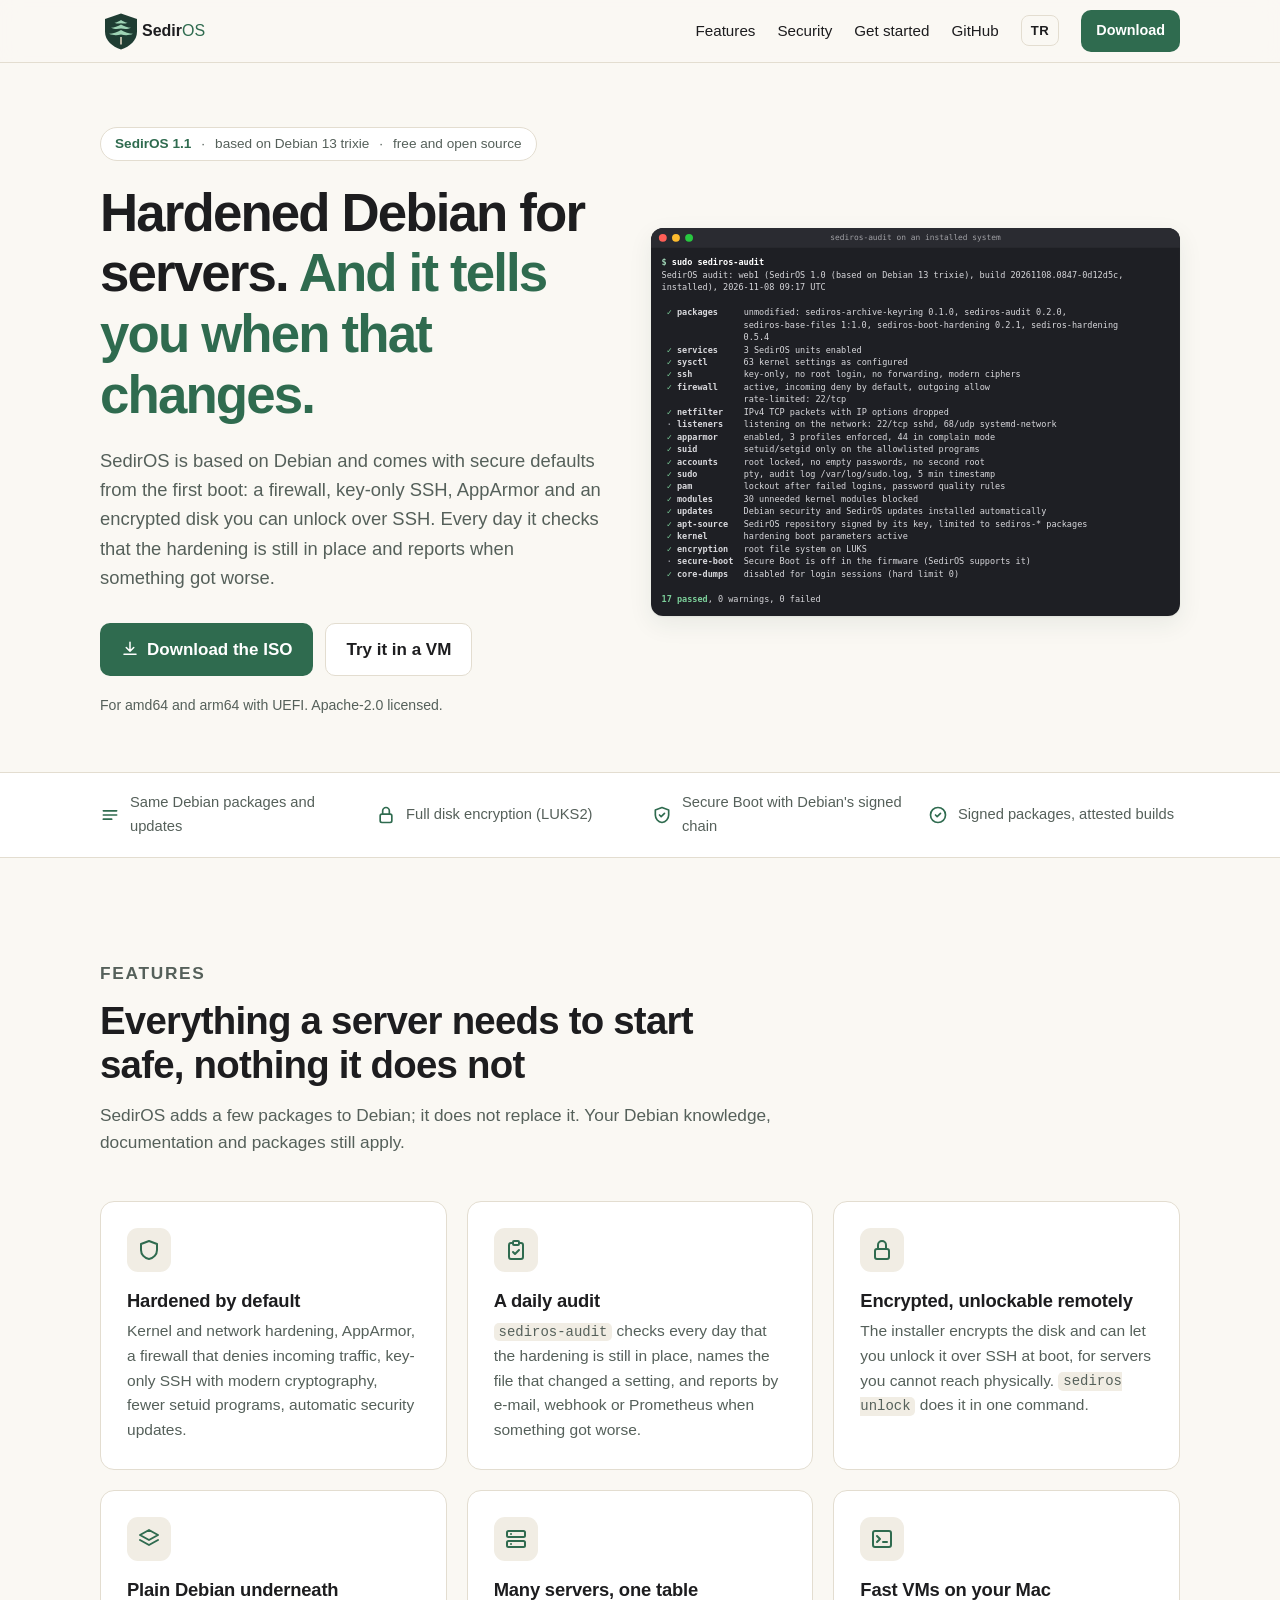
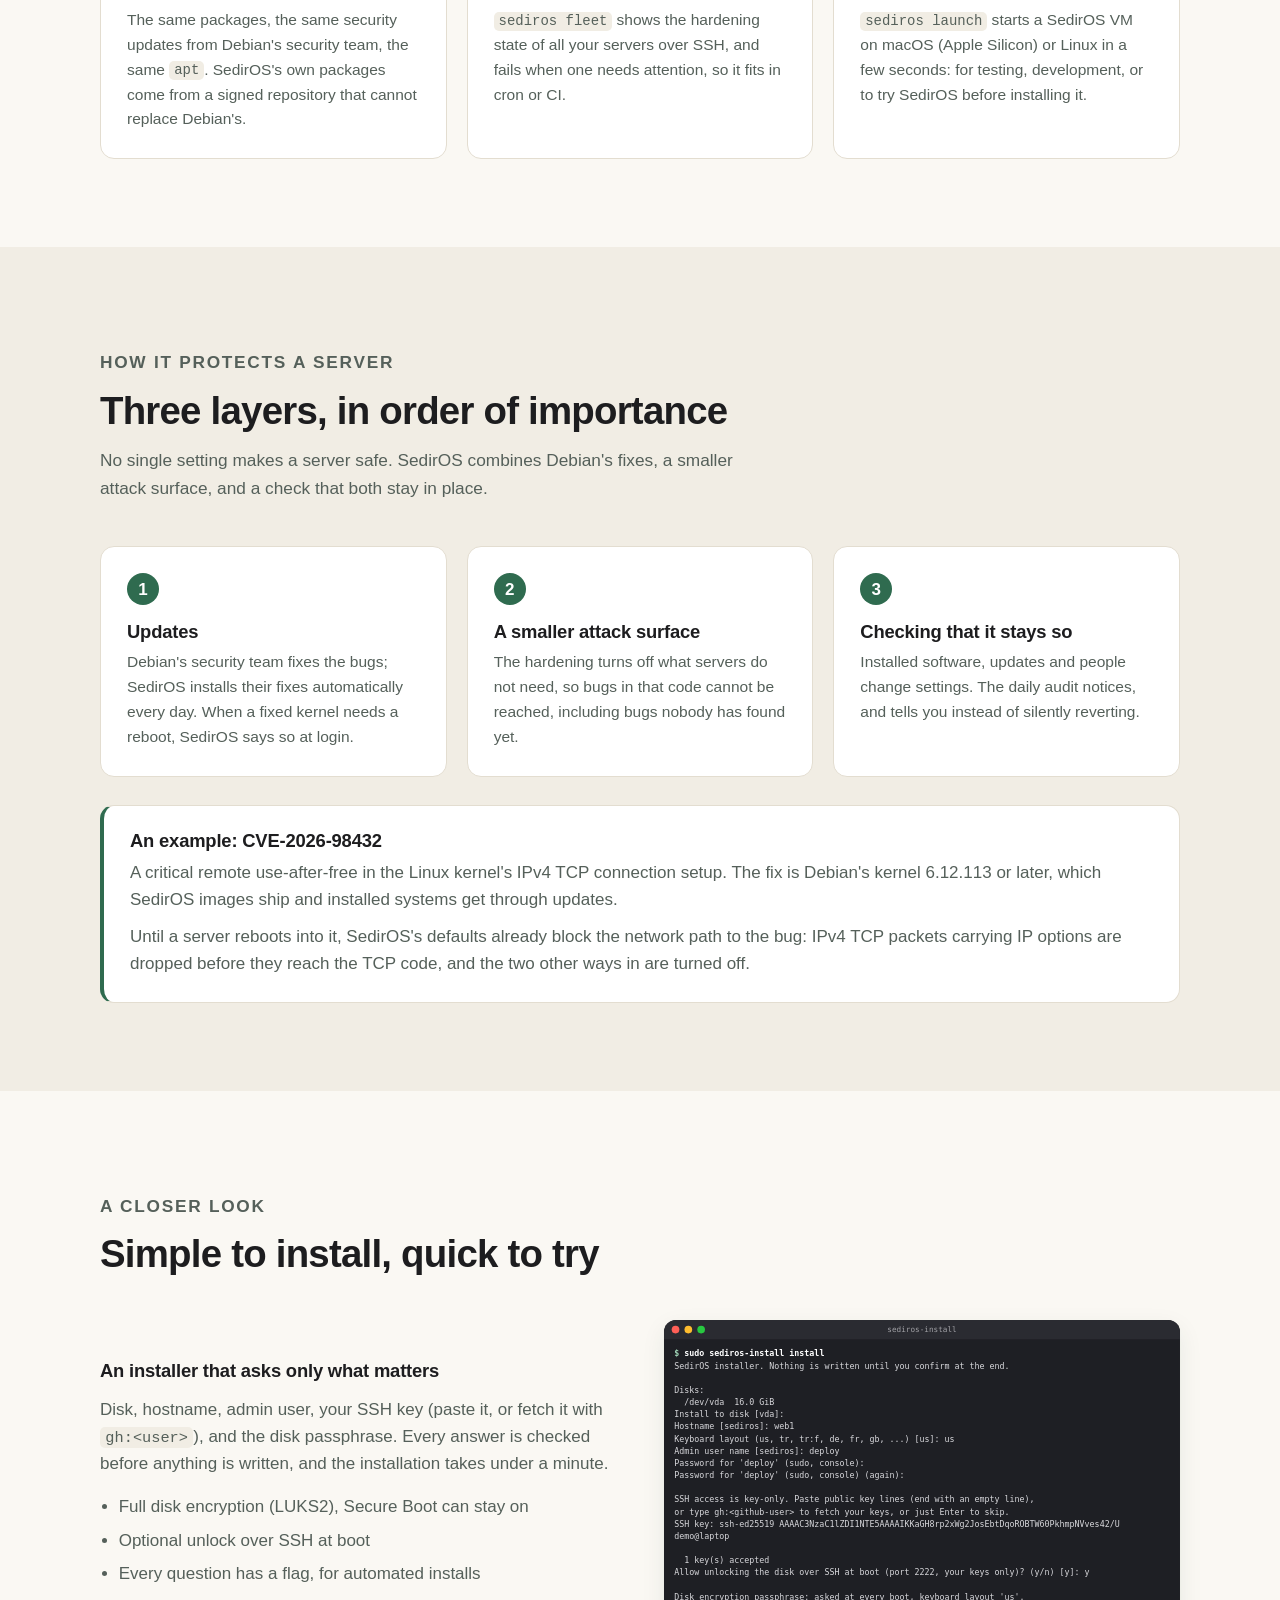
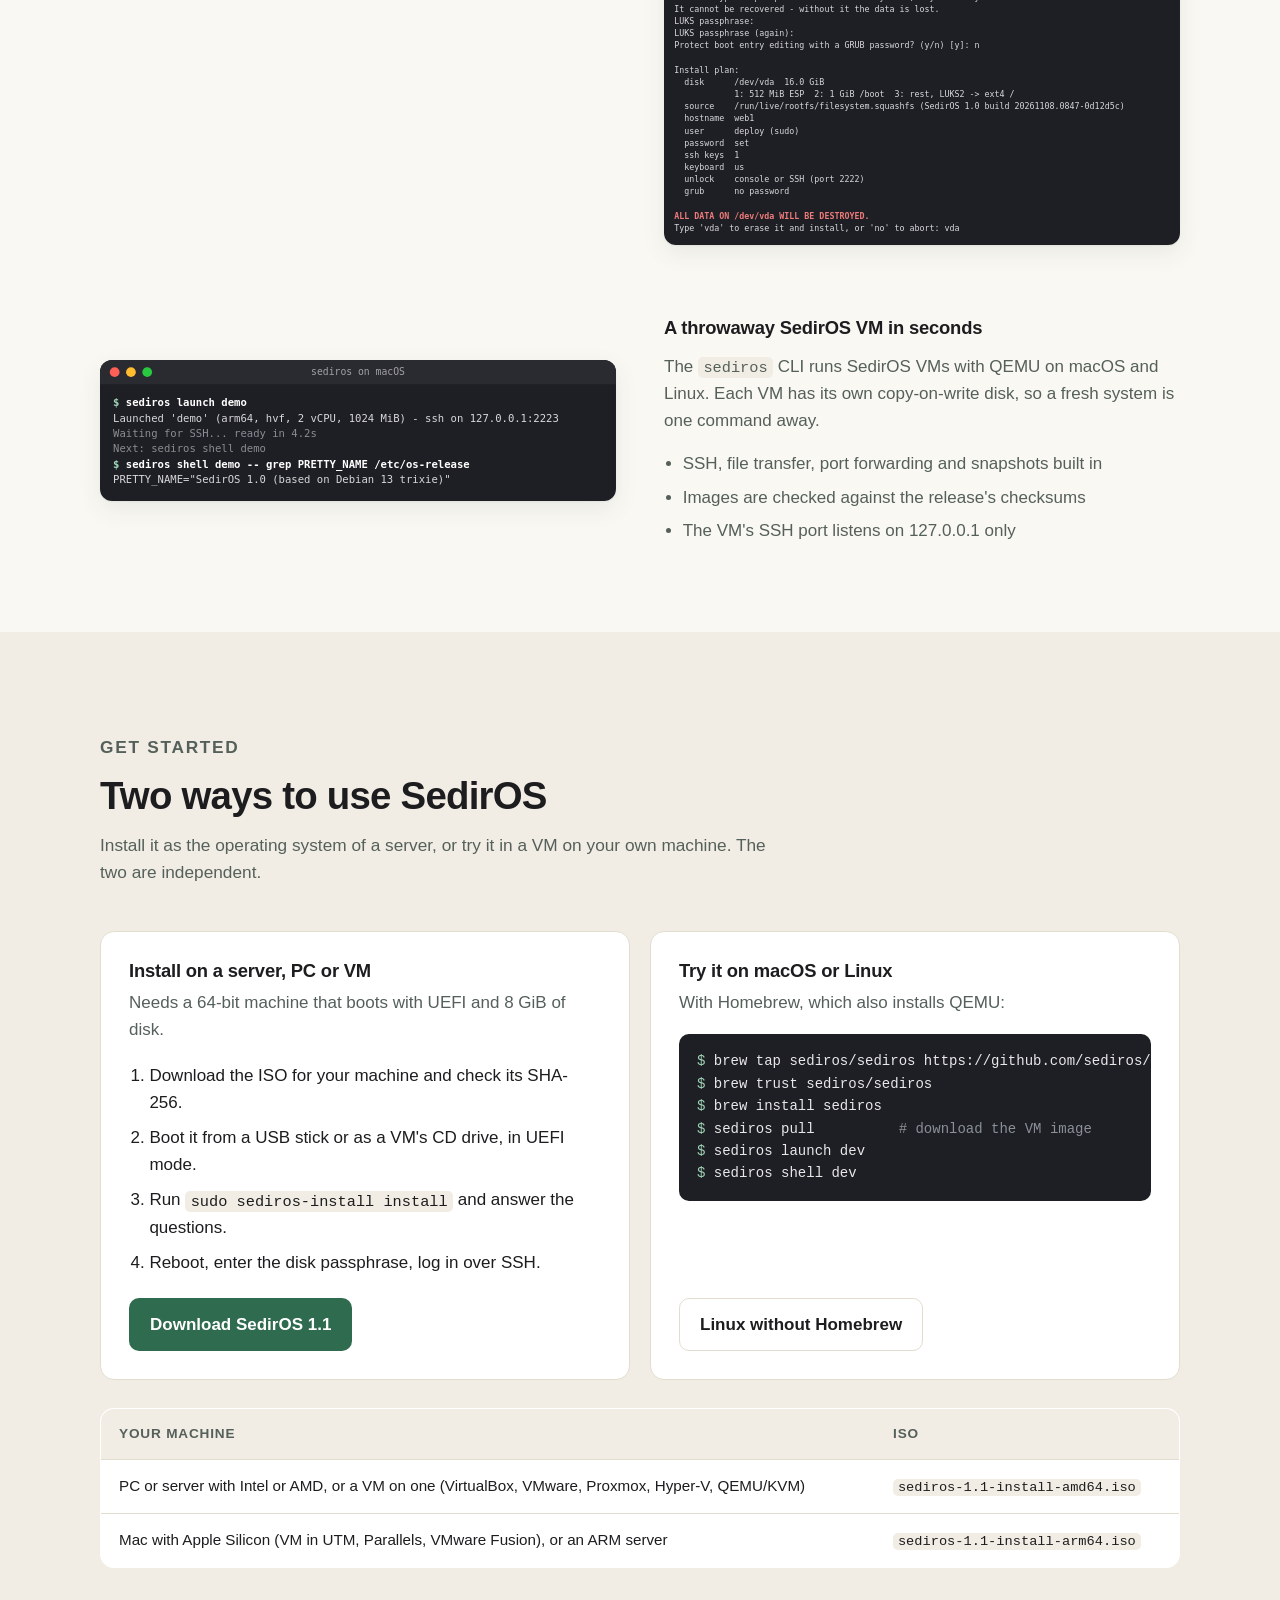
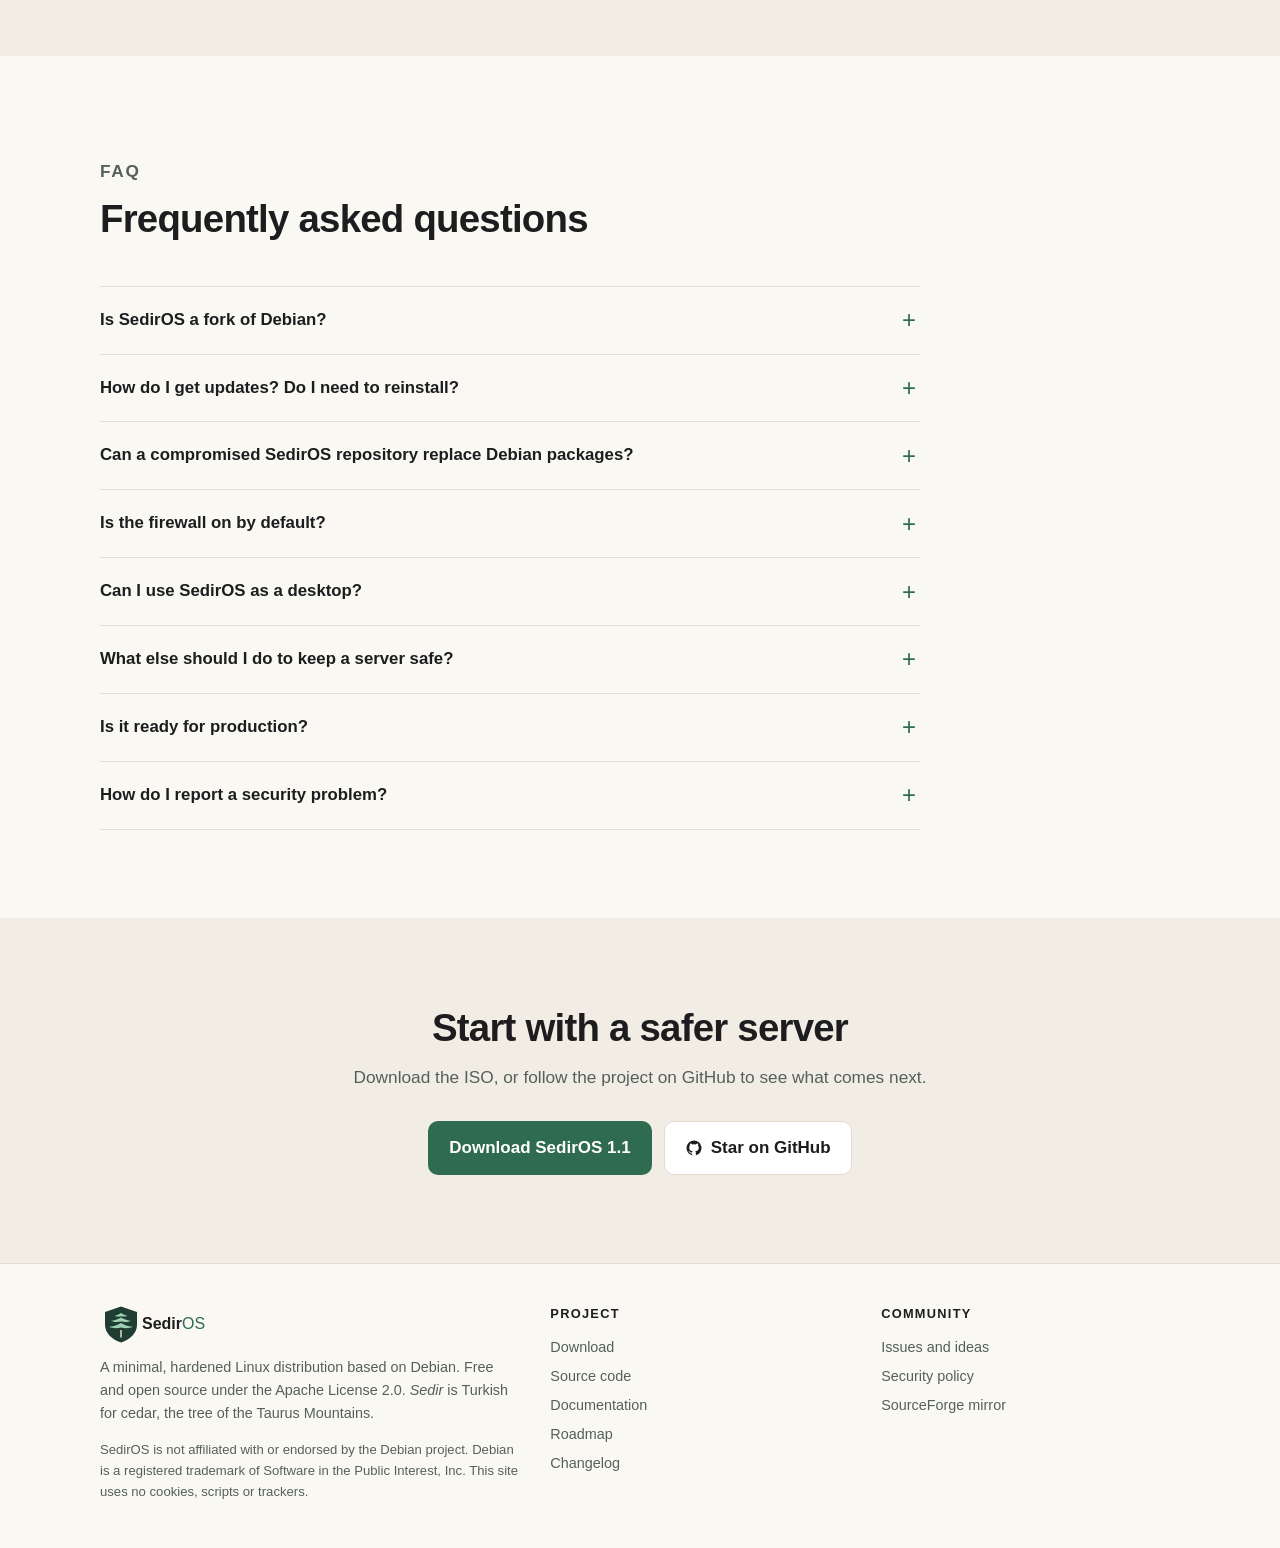
==== commit 0d8e3a45: "Say based on Debian, per Debian's trademark policy" ====
--- a/index.html
+++ b/index.html
@@ -85,7 +85,7 @@
     <div>
       <p class="badge"><strong>SedirOS 1.1</strong><span aria-hidden="true">·</span><span>based on Debian 13 trixie</span><span class="wide" aria-hidden="true">·</span><span class="wide">free and open source</span></p>
       <h1 id="hero-title">Hardened Debian for servers. <span>And it tells you when that changes.</span></h1>
-      <p class="lede">SedirOS is Debian with secure defaults from the first boot: a firewall, key-only SSH, AppArmor and an encrypted disk you can unlock over SSH. Every day it checks that the hardening is still in place and reports when something got worse.</p>
+      <p class="lede">SedirOS is based on Debian and comes with secure defaults from the first boot: a firewall, key-only SSH, AppArmor and an encrypted disk you can unlock over SSH. Every day it checks that the hardening is still in place and reports when something got worse.</p>
       <div class="cta">
         <a class="btn btn-primary" href="https://sediros.github.io/sediros/">
           <svg viewBox="0 0 24 24" fill="none" stroke="currentColor" stroke-width="2" stroke-linecap="round" stroke-linejoin="round" aria-hidden="true"><path d="M12 3v12m0 0-5-5m5 5 5-5M4 19h16"/></svg>
